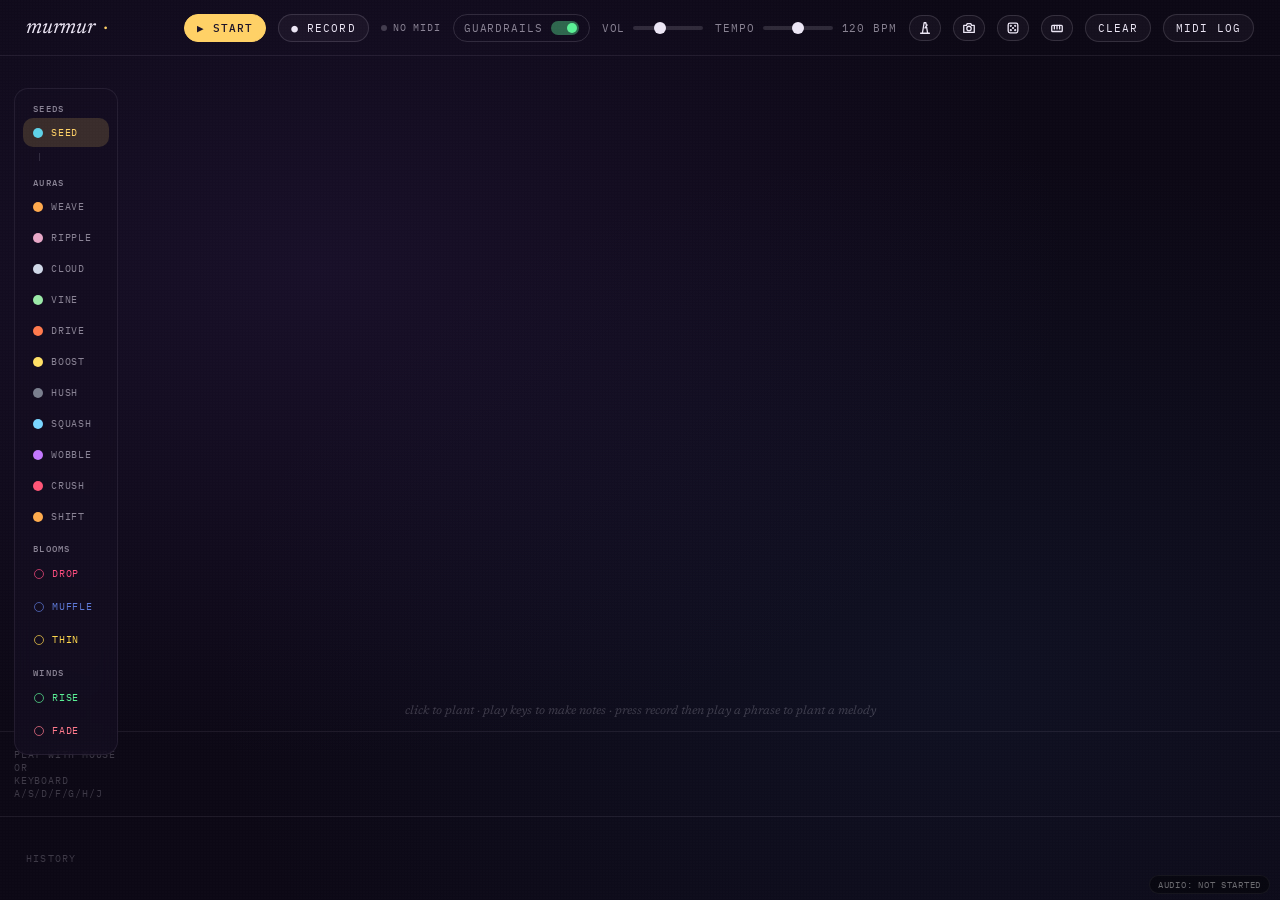
==== src/index.html @ f8e19371 "Record-as-variant + pattern splitter Recording while a voice seed is selected now appends the take a" ====
<!DOCTYPE html>
<html lang="en">
<head>
<meta charset="UTF-8">
<title>murmur — prototype (keyboard)</title>
<link rel="preconnect" href="https://fonts.googleapis.com">
<link rel="preconnect" href="https://fonts.gstatic.com" crossorigin>
<link href="https://fonts.googleapis.com/css2?family=Newsreader:ital,opsz,wght@0,6..72,300;0,6..72,400;1,6..72,300&family=IBM+Plex+Mono:wght@400&display=swap" rel="stylesheet">
<link rel="stylesheet" href="./styles.css">
</head>
<body>

<div class="app">

  <header class="top-bar">
    <div class="brand">murmur</div>
    <div class="controls">
      <button class="btn primary" id="play-btn">▶ start</button>
      <button class="btn" id="rec-btn">● record</button>
      <div class="midi-status" title="MIDI device status">
        <span class="midi-led" id="midi-led"></span>
        <span id="midi-label">no midi</span>
      </div>
      <div class="guard-toggle" id="guard-toggle" title="Guardrails: keep notes in key, on grid">
        <span>guardrails</span>
        <span class="guard-pill on" id="guard-pill"></span>
      </div>
      <div class="vol-wrap"><span>vol</span><span class="soft-wrap"><input type="range" class="std" id="vol" min="0" max="100" value="35"><span class="soft-marker" id="vol-soft-marker"></span></span></div>
      <div class="vol-wrap"><span>tempo</span><span class="soft-wrap"><input type="range" class="std" id="tempo-slider" min="60" max="180" step="1" value="120"><span class="soft-marker" id="tempo-soft-marker"></span></span><span id="tempo-val">120 bpm</span></div>
      <button class="btn icon-btn" id="metro-btn" title="Click track (metronome) — toggles a click on every beat while playing" aria-label="metronome">
        <svg viewBox="0 0 16 16" width="14" height="14" fill="none" stroke="currentColor" stroke-width="1.5" stroke-linecap="round" stroke-linejoin="round" aria-hidden="true"><path d="M5 14 L7 2 L9 2 L11 14 Z M3 14 L13 14 M8 8 L10.5 4.5"/></svg>
      </button>
      <button class="btn icon-btn" id="snap-btn" title="Take a snapshot of the canvas" aria-label="snapshot">
        <svg viewBox="0 0 16 16" width="14" height="14" fill="none" stroke="currentColor" stroke-width="1.5" stroke-linecap="round" stroke-linejoin="round" aria-hidden="true"><path d="M2 5 L5 5 L6 3 L10 3 L11 5 L14 5 L14 13 L2 13 Z M8 6 a2.5 2.5 0 1 0 0 5 a2.5 2.5 0 1 0 0 -5"/></svg>
      </button>
      <button class="btn icon-btn" id="demo-btn" title="Roll a new demo composition (techno / dnb / dub)" aria-label="demo">
        <svg viewBox="0 0 16 16" width="14" height="14" fill="none" stroke="currentColor" stroke-width="1.5" stroke-linecap="round" stroke-linejoin="round" aria-hidden="true"><rect x="2.5" y="2.5" width="11" height="11" rx="2"/><circle cx="5.5" cy="5.5" r="0.5" fill="currentColor"/><circle cx="10.5" cy="5.5" r="0.5" fill="currentColor"/><circle cx="8" cy="8" r="0.5" fill="currentColor"/><circle cx="5.5" cy="10.5" r="0.5" fill="currentColor"/><circle cx="10.5" cy="10.5" r="0.5" fill="currentColor"/></svg>
      </button>
      <button class="btn icon-btn" id="kbd-btn" title="Toggle the on-screen piano keyboard" aria-label="toggle keyboard">
        <svg viewBox="0 0 16 16" width="14" height="14" fill="none" stroke="currentColor" stroke-width="1.5" stroke-linecap="round" stroke-linejoin="round" aria-hidden="true"><rect x="2" y="5" width="12" height="7" rx="1"/><path d="M5 5 L5 9 M8 5 L8 9 M11 5 L11 9"/></svg>
      </button>
      <button class="btn" id="clear-btn" title="Clear canvas (a snapshot is taken first so you can revert)">clear</button>
      <button class="btn" id="midi-log-btn" title="Toggle the MIDI log panel (shift+click downloads JSON)">midi log</button>
    </div>
  </header>

  <button class="tool-palette-toggle" id="tool-palette-toggle" aria-label="Show tools">tools</button>

  <aside class="tool-palette" id="tool-palette">
    <div class="plant-group" id="plant-group">
      <div class="tool-heading">Seeds</div>
      <div class="plant-opt active" data-kind="voice"><span class="dot"></span>seed</div>
      <div class="palette" id="palette"></div>
      <div class="tool-heading">Auras</div>
      <div class="plant-opt" data-kind="weave"><span class="dot"></span>weave</div>
      <div class="plant-opt" data-kind="ripple"><span class="dot"></span>ripple</div>
      <div class="plant-opt" data-kind="cloud"><span class="dot"></span>cloud</div>
      <div class="plant-opt" data-kind="poly"><span class="dot"></span>vine</div>
      <div class="plant-opt" data-kind="drive"><span class="dot"></span>drive</div>
      <div class="plant-opt" data-kind="gain"><span class="dot"></span>boost</div>
      <div class="plant-opt" data-kind="mute"><span class="dot"></span>hush</div>
      <div class="plant-opt" data-kind="squash"><span class="dot"></span>squash</div>
      <div class="plant-opt" data-kind="wobble"><span class="dot"></span>wobble</div>
      <div class="plant-opt" data-kind="crush"><span class="dot"></span>crush</div>
      <div class="plant-opt" data-kind="shift"><span class="dot"></span>shift</div>
      <div class="tool-heading">Blooms</div>
      <div class="plant-opt event-opt" data-kind="drop"><span class="dot"></span>drop</div>
      <div class="plant-opt event-opt" data-kind="muffle"><span class="dot"></span>muffle</div>
      <div class="plant-opt event-opt" data-kind="thin"><span class="dot"></span>thin</div>
      <div class="tool-heading">Winds</div>
      <div class="plant-opt event-opt" data-kind="rise"><span class="dot"></span>rise</div>
      <div class="plant-opt event-opt" data-kind="fade"><span class="dot"></span>fade</div>
    </div>
  </aside>

  <div class="canvas-wrap" id="canvas-wrap">
    <svg class="canvas" id="canvas" viewBox="0 0 1400 800" preserveAspectRatio="xMidYMid meet">
      <defs>
        <filter id="halo-blur" x="-100%" y="-100%" width="300%" height="300%">
          <feGaussianBlur stdDeviation="18"/>
        </filter>
        <filter id="halo-blur-small" x="-100%" y="-100%" width="300%" height="300%">
          <feGaussianBlur stdDeviation="10"/>
        </filter>
        <radialGradient id="sphere-weave-grad">
          <stop offset="0%"  stop-color="#ffa94d" stop-opacity="0.20"/>
          <stop offset="70%" stop-color="#ffa94d" stop-opacity="0.08"/>
          <stop offset="100%" stop-color="#ffa94d" stop-opacity="0"/>
        </radialGradient>
        <radialGradient id="sphere-ripple-grad">
          <stop offset="0%"  stop-color="#e8a8c8" stop-opacity="0.20"/>
          <stop offset="70%" stop-color="#e8a8c8" stop-opacity="0.08"/>
          <stop offset="100%" stop-color="#e8a8c8" stop-opacity="0"/>
        </radialGradient>
        <radialGradient id="sphere-cloud-grad">
          <stop offset="0%"  stop-color="#d0d8e8" stop-opacity="0.18"/>
          <stop offset="70%" stop-color="#d0d8e8" stop-opacity="0.07"/>
          <stop offset="100%" stop-color="#d0d8e8" stop-opacity="0"/>
        </radialGradient>
        <radialGradient id="sphere-poly-grad">
          <stop offset="0%"  stop-color="#9be9a8" stop-opacity="0.20"/>
          <stop offset="70%" stop-color="#9be9a8" stop-opacity="0.08"/>
          <stop offset="100%" stop-color="#9be9a8" stop-opacity="0"/>
        </radialGradient>
        <radialGradient id="sphere-drive-grad">
          <stop offset="0%"  stop-color="#ff7a4d" stop-opacity="0.22"/>
          <stop offset="70%" stop-color="#ff7a4d" stop-opacity="0.09"/>
          <stop offset="100%" stop-color="#ff7a4d" stop-opacity="0"/>
        </radialGradient>
        <radialGradient id="sphere-gain-grad">
          <stop offset="0%"  stop-color="#ffe066" stop-opacity="0.20"/>
          <stop offset="70%" stop-color="#ffe066" stop-opacity="0.08"/>
          <stop offset="100%" stop-color="#ffe066" stop-opacity="0"/>
        </radialGradient>
        <radialGradient id="sphere-mute-grad">
          <stop offset="0%"  stop-color="#7a7f8e" stop-opacity="0.30"/>
          <stop offset="70%" stop-color="#7a7f8e" stop-opacity="0.12"/>
          <stop offset="100%" stop-color="#7a7f8e" stop-opacity="0"/>
        </radialGradient>
      </defs>
      <g id="spheres-layer"></g>
      <g id="tethers-layer"></g>
      <g id="events-layer"></g>
      <g id="seeds-layer"></g>
      <g id="tap-markers"></g>
    </svg>
    <div class="hint" id="hint">click to plant · play keys to make notes · press record then play a phrase to plant a melody</div>
  </div>

  <aside class="inspector" id="inspector">
    <button class="insp-close" id="insp-close">×</button>
    <div class="insp-title" id="insp-title">seed</div>
    <div class="insp-sub" id="insp-sub">voice</div>

    <div class="captured-info" id="captured-info" style="display: none;"></div>

    <div class="picker-row" id="preset-row">
      <label>preset</label>
      <div class="picker" id="preset-picker"></div>
    </div>
    <button class="regen-btn" id="regen-btn">🎲 regenerate sound</button>

    <div id="template-edit" style="display: none;"></div>

    <div class="pitch-row" id="pitch-row">
      <label>pitch</label>
      <input type="range" class="std" id="pitch-slider" min="24" max="96" step="1" value="55">
      <span class="pitch-val" id="pitch-val">A3</span>
    </div>

    <div class="picker-row" id="rhythm-row">
      <label>rhythm</label>
      <div class="picker" id="rhythm-picker"></div>
    </div>

    <div class="picker-row" id="length-row">
      <label>length</label>
      <div class="picker" id="length-picker"></div>
    </div>

    <div class="pitch-row" id="volume-row">
      <label>volume</label>
      <input type="range" class="std" id="seed-vol-slider" min="0" max="100" step="1" value="35">
      <span class="pitch-val" id="seed-vol-val">35%</span>
    </div>

    <div class="pitch-row" id="wanderlust-row">
      <label>wander</label>
      <input type="range" class="std" id="wanderlust-slider" min="0" max="100" step="1" value="0">
      <span class="pitch-val" id="wanderlust-val">0%</span>
    </div>

    <div class="toggle-row" id="quantize-row">
      <div class="toggle" id="quantize-toggle"></div>
      <span>quantize to grid</span>
    </div>

    <div class="toggle-row" id="mute-row">
      <div class="toggle" id="mute-toggle"></div>
      <span>muted</span>
    </div>

    <div class="toggle-row" id="loop-row">
      <div class="toggle" id="loop-toggle"></div>
      <span>loop pattern</span>
    </div>

    <div class="section" id="harmonic-section">
      <div class="section-label"><span>harmonics</span><span>drag bars</span></div>
      <div class="harmonic-editor" id="harmonic-editor"></div>
      <div class="h-numbers" id="h-numbers"></div>
    </div>

    <div class="section" id="pattern-section">
      <div class="section-label"><span>melody</span><span>drag dots</span></div>
      <svg class="pattern-editor" id="pattern-editor" viewBox="0 0 276 100" preserveAspectRatio="none"></svg>
      <div class="section-label"><span>volume curve</span><span>drag bars</span></div>
      <svg class="velocity-editor" id="velocity-editor" viewBox="0 0 276 60" preserveAspectRatio="none"></svg>
      <div class="pattern-meta">
        <span id="pattern-len-info">4 steps</span>
        <span id="pattern-loop-info">5.0s loop</span>
      </div>
      <div class="variation-row" id="variation-row">
        <span id="variation-info">var 1/1</span>
        <button class="regen-btn" id="variation-add-btn" style="margin: 4px 0;">+ save as variation</button>
        <button class="regen-btn" id="variation-remove-btn" style="margin: 0; display: none;">remove this variation</button>
        <div class="picker-row" id="variation-split-row" style="margin-top: 4px;">
          <label>split</label>
          <div class="picker" id="variation-split-picker"></div>
        </div>
      </div>
    </div>

    <div class="picker-row" id="sphere-row" style="display: none;">
      <label>reach</label>
      <div class="picker" id="sphere-picker"></div>
    </div>

    <div class="picker-row" id="falloff-row" style="display: none;">
      <label>falloff</label>
      <div class="picker" id="falloff-picker"></div>
    </div>

    <div class="pitch-row" id="edge-intensity-row" style="display: none;">
      <label>edge</label>
      <input type="range" class="std" id="edge-intensity-slider" min="0" max="100" step="1" value="0">
      <span class="pitch-val" id="edge-intensity-val">0%</span>
    </div>

    <div class="pitch-row" id="center-intensity-row" style="display: none;">
      <label>centre</label>
      <input type="range" class="std" id="center-intensity-slider" min="0" max="100" step="1" value="100">
      <span class="pitch-val" id="center-intensity-val">100%</span>
    </div>

    <button class="btn delete-btn" id="delete-btn">remove this seed</button>
  </aside>

  <div class="piano-bar">
    <div class="piano-info">
      <div id="piano-label">play with mouse or<br>keyboard a/s/d/f/g/h/j</div>
    </div>
    <div class="piano" id="piano"></div>
  </div>

  <footer class="timeline">
    <div class="tl-label">history</div>
    <div class="tl-strip" id="tl-strip"></div>
  </footer>

</div>

<div class="audio-status" id="audio-status">audio: not started</div>

<script src="./app.js"></script>

</body>
</html>
---- src/styles.css ----
:root {
  --bg: #0c0815;
  --ink: #ece6f5;
  --ink-soft: rgba(236, 230, 245, 0.55);
  --ink-faint: rgba(236, 230, 245, 0.22);
  --accent: #ffd166;
  --accent-red: #ff6b6b;
  --line: rgba(236, 230, 245, 0.08);
  --line-strong: rgba(236, 230, 245, 0.14);
}

/* ===== AUDIO STATUS (bottom-right corner, out of the way) ===== */
.audio-status {
  position: fixed;
  bottom: 6px; right: 10px;
  font-family: 'IBM Plex Mono', monospace;
  font-size: 9px;
  color: rgba(255,255,255,0.40);
  pointer-events: none;
  z-index: 200;
  text-transform: uppercase;
  letter-spacing: 0.08em;
  padding: 3px 8px;
  background: rgba(0,0,0,0.40);
  border-radius: 100px;
  border: 1px solid rgba(255,255,255,0.06);
  white-space: nowrap;
  max-width: 50vw;
  overflow: hidden;
  text-overflow: ellipsis;
}
.audio-status.error {
  color: #ffb8b8;
  background: rgba(120, 20, 20, 0.7);
  border-color: rgba(255, 100, 100, 0.4);
}
.audio-status.ok { color: rgba(150, 240, 180, 0.70); }

/* ===== PALETTE (timbre roles) — flyout under the "voice" tool ===== */
/* Hidden by default; revealed only when "voice" is the active plant
   mode. Sits inside the vertical tool palette between voice and the
   other tools. */
.palette {
  display: none;
  flex-direction: column;
  gap: 2px;
  margin: 4px 4px 4px 16px;
  padding: 4px 0;
  border-left: 1px solid var(--line-strong);
  padding-left: 8px;
}
.plant-group:has(.plant-opt[data-kind="voice"].active) .palette { display: flex; }
.palette-label {
  font-family: 'IBM Plex Mono', monospace;
  font-size: 8px;
  color: var(--ink-faint);
  text-transform: uppercase;
  letter-spacing: 0.10em;
  padding: 0 2px 2px;
}
.palette-item {
  display: flex; align-items: center; gap: 6px;
  padding: 3px 6px;
  border-radius: 8px;
  cursor: pointer;
  font-family: 'IBM Plex Mono', monospace;
  font-size: 9px;
  color: var(--ink-soft);
  text-transform: uppercase;
  letter-spacing: 0.06em;
}
.palette-item:hover { color: var(--ink); }
.palette-item.active {
  background: rgba(255, 209, 102, 0.12);
  color: var(--accent);
}
.palette-item .pal-dot {
  width: 8px; height: 8px; border-radius: 50%; flex-shrink: 0;
}

/* Cloud modifier visuals */
.cloud-pulse {
  transform-origin: center; transform-box: fill-box;
  animation: cloud-breathe 4500ms ease-in-out infinite;
}
@keyframes cloud-breathe {
  0%, 100% { transform: scale(1); }
  50%      { transform: scale(1.06); }
}
.tether-cloud {
  fill: none; stroke-linecap: round;
  stroke-width: 2; stroke-dasharray: 1.5 4;
  opacity: 0.65;
  animation: tether-cloud-shimmer 2500ms linear infinite;
  pointer-events: none;
}
@keyframes tether-cloud-shimmer { from { stroke-dashoffset: 22; } to { stroke-dashoffset: 0; } }

.plant-opt[data-kind="cloud"] .dot { background: #d0d8e8; }
.plant-opt[data-kind="poly"] .dot { background: #9be9a8; }
.plant-opt[data-kind="drive"] .dot { background: #ff7a4d; }
.plant-opt[data-kind="gain"] .dot { background: #ffe066; }
.plant-opt[data-kind="mute"] .dot { background: #7a7f8e; }
.plant-opt[data-kind="squash"] .dot { background: #7ad6ff; }
.plant-opt[data-kind="wobble"] .dot { background: #c478ff; }
.plant-opt[data-kind="crush"]  .dot { background: #ff5577; }
.plant-opt[data-kind="shift"]  .dot { background: #ffac4d; }

/* Event-trigger plant opts are visually distinct from persistent ones —
   a hollow burst icon rather than a filled dot to signal "one-shot event". */
.plant-opt.event-opt { border: 1px dashed transparent; }
.plant-opt.event-opt .dot {
  width: 10px; height: 10px;
  border-radius: 50%;
  background: transparent !important;
  position: relative;
}
.plant-opt.event-opt .dot::after {
  content: '';
  position: absolute;
  inset: 0;
  border-radius: 50%;
  border: 1.5px solid currentColor;
  opacity: 0.7;
}
.plant-opt[data-kind="drop"]   { color: #ff4d80; }
.plant-opt[data-kind="muffle"] { color: #5e7ad8; }
.plant-opt[data-kind="thin"]   { color: #ffd84d; }
.plant-opt[data-kind="rise"]   { color: #5af095; }
.plant-opt[data-kind="fade"]   { color: #ff7a8c; }
.plant-opt.event-opt.active {
  background: rgba(255, 209, 102, 0.16);
  color: var(--accent) !important;
  border-color: rgba(255, 209, 102, 0.30);
}
.plant-opt.event-opt.active .dot::after { border-color: var(--accent); }

/* Muted seeds visibly dim — applies whether muted by sweep or by inspector toggle */
.seed-wrap.muted { opacity: 0.28; }
/* Tool-palette divider — see .plant-divider override in the tool-palette
   section below for the vertical-strip layout. This rule retained as a
   fallback for any horizontal usage. */

.tether-poly {
  fill: none; stroke-linecap: round;
  stroke-width: 2.5; stroke-dasharray: 2 5 8 5;
  opacity: 0.80;
  animation: tether-poly-flow 1800ms linear infinite;
  pointer-events: none;
}
@keyframes tether-poly-flow { from { stroke-dashoffset: 40; } to { stroke-dashoffset: 0; } }

/* Poly modifier visual: internal "tick marks" suggesting divisions */
.poly-pulse {
  transform-origin: center; transform-box: fill-box;
  animation: poly-tick 1875ms ease-out infinite;
}
@keyframes poly-tick {
  0%   { transform: scale(1.18); }
  33%  { transform: scale(1.04); }
  66%  { transform: scale(1.10); }
  100% { transform: scale(1); }
}

/* Inspector regenerate button */
.regen-btn {
  margin-top: 6px;
  background: rgba(255, 209, 102, 0.08);
  color: var(--accent);
  border: 1px solid rgba(255, 209, 102, 0.30);
  width: 100%;
  padding: 8px;
  font-family: 'IBM Plex Mono', monospace;
  font-size: 10px;
  text-transform: uppercase;
  letter-spacing: 0.10em;
  border-radius: 100px;
  cursor: pointer;
}
.regen-btn:hover { background: rgba(255, 209, 102, 0.16); }

/* ===== RESPONSIVE / PORTRAIT ===== */
@media (max-width: 900px), (orientation: portrait) {
  .top-bar {
    flex-wrap: wrap;
    padding: 6px 10px !important;
    height: auto;
    min-height: 56px;
    gap: 6px !important;
    align-items: center;
  }
  .brand {
    font-size: 18px;
    flex: 0 0 auto;
  }
  .controls {
    flex-wrap: wrap;
    gap: 6px !important;
    font-size: 10px;
    justify-content: flex-start;
  }
  .btn {
    padding: 5px 10px;
    font-size: 10px;
  }
  .vol-wrap input[type="range"].std { width: 60px; }
  .guard-toggle { padding: 5px 8px; }
  /* On narrow viewports the tool palette becomes a slide-up bottom
     drawer that's hidden until the floating "tools" button is tapped.
     This avoids stealing canvas width on phones. */
  .tool-palette-toggle { display: block; }
  .tool-palette {
    position: fixed !important;
    left: 0; right: 0; bottom: 84px;
    top: auto !important;
    border-radius: 14px 14px 0 0;
    padding: 12px;
    transform: translateY(110%);
    transition: transform 0.22s ease-out;
    z-index: 60;
  }
  .tool-palette.open { transform: translateY(0); }
  .plant-group {
    flex-direction: row !important;
    flex-wrap: wrap;
    width: auto !important;
    gap: 4px;
    justify-content: center;
  }
  .plant-opt {
    padding: 6px 10px;
    font-size: 9px;
    min-width: 64px;
    justify-content: center;
  }
  .plant-divider { display: none; }
  .app {
    grid-template-rows: auto 1fr auto 56px !important;
  }
  .canvas-wrap { min-height: 240px; }
  .piano-bar {
    overflow-x: auto;
    overflow-y: hidden;
    -webkit-overflow-scrolling: touch;
    padding: 8px 10px;
    gap: 10px;
  }
  .piano-info {
    width: 90px;
    font-size: 9px;
    flex-shrink: 0;
  }
  .piano {
    min-width: 580px;     /* ensures playable key sizes (~38px per white) */
    flex: 0 0 580px;
    height: 56px;
  }
  .piano-key.white { height: 56px; }
  .piano-key.black { height: 36px; }
  .inspector {
    position: fixed !important;
    top: auto !important;
    bottom: 0; left: 0; right: 0;
    width: 100% !important;
    max-width: none;
    max-height: 70vh;
    border-radius: 16px 16px 0 0;
    border-bottom: none;
    transform: translateY(110%);
    transition: transform 0.22s ease-out;
    display: block !important;
    overflow-y: auto;
  }
  .inspector.open { transform: translateY(0); }
  .timeline { padding: 10px 14px; gap: 12px; }
  .tl-label { font-size: 9px; }
  .snap { width: 64px; height: 40px; }
}

@media (max-width: 480px) {
  .controls > .guard-toggle span:first-child { display: none; }  /* drop "guardrails" word */
  .midi-status span:not(.midi-led) {
    max-width: 60px;
    overflow: hidden;
    text-overflow: ellipsis;
  }
  .piano-info { width: 70px; font-size: 8px; }
}

* { box-sizing: border-box; margin: 0; padding: 0; }
html, body { height: 100%; }
body {
  background: var(--bg);
  color: var(--ink);
  font-family: 'Newsreader', serif;
  overflow: hidden;
  user-select: none;
  background-image:
    radial-gradient(ellipse at 25% 30%, rgba(80, 50, 130, 0.18), transparent 55%),
    radial-gradient(ellipse at 75% 75%, rgba(40, 80, 130, 0.12), transparent 55%);
}
body::before {
  content: ''; position: fixed; inset: 0;
  background-image: radial-gradient(circle at 1px 1px, rgba(255,255,255,0.012) 1px, transparent 0);
  background-size: 3px 3px;
  pointer-events: none; z-index: 100;
}
.app {
  display: grid;
  grid-template-rows: auto 1fr auto 84px;
  height: 100vh;
  position: relative; z-index: 2;
}
/* When the user hides the on-screen keyboard, collapse the row it
   occupied so the canvas above can grow to fill the space. Without
   this the row stays at 84px and we just have an empty band. */
.app:has(.piano-bar.hidden) {
  grid-template-rows: auto 1fr auto 0;
}

/* ===== TOP BAR ===== */
.top-bar {
  display: flex; justify-content: space-between; align-items: center;
  padding: 8px 26px;
  border-bottom: 1px solid var(--line);
  gap: 16px;
  flex-wrap: wrap;
  min-height: 56px;
}
.brand {
  font-family: 'Newsreader', serif;
  font-size: 22px; font-weight: 400; font-style: italic;
  letter-spacing: -0.01em;
  flex-shrink: 0;
}
.brand::after { content: '·'; margin-left: 8px; color: var(--accent); font-style: normal; }
.controls {
  display: flex; gap: 12px; align-items: center;
  font-family: 'IBM Plex Mono', monospace;
  font-size: 11px; color: var(--ink-soft);
  text-transform: uppercase; letter-spacing: 0.08em;
}
.btn {
  background: rgba(236,230,245,0.04);
  border: 1px solid var(--line-strong);
  color: var(--ink);
  padding: 6px 12px;
  border-radius: 100px;
  font-family: 'IBM Plex Mono', monospace;
  font-size: 11px;
  text-transform: uppercase; letter-spacing: 0.10em;
  cursor: pointer;
  white-space: nowrap;
}
.btn:hover { background: rgba(236,230,245,0.08); }
.btn.primary {
  background: var(--accent); color: #1a1228;
  border-color: var(--accent); font-weight: 500;
}
.btn.primary:hover { background: #ffe08a; }

/* Top-bar toggle buttons (metronome) — amber border + faint fill
   when on, neutral when off. */
.btn.on {
  background: rgba(255, 209, 102, 0.14);
  color: var(--accent, #ffd166);
  border-color: rgba(255, 209, 102, 0.45);
}

/* Icon-only top-bar buttons. Square hit area; SVG inherits via
   currentColor so it matches the theme rather than the colourful
   emoji it replaced. */
.btn.icon-btn {
  padding: 5px 8px;
  display: inline-flex;
  align-items: center;
  justify-content: center;
}
.btn.icon-btn svg { display: block; }

/* Piano bar can be hidden via .hidden — toggled by the kbd-btn in
   the top bar. Reclaims the vertical space when hidden. */
.piano-bar.hidden { display: none; }
.btn.recording {
  background: var(--accent-red); color: #fff;
  border-color: var(--accent-red); font-weight: 500;
  animation: rec-pulse 800ms ease-in-out infinite;
}
.btn.danger {
  background: rgba(255, 107, 107, 0.18); color: #ffb3b3;
  border-color: rgba(255, 107, 107, 0.55);
}
.btn.danger:hover { background: rgba(255, 107, 107, 0.28); }
@keyframes rec-pulse {
  0%, 100% { box-shadow: 0 0 0 0 rgba(255, 107, 107, 0.6); }
  50%      { box-shadow: 0 0 0 6px rgba(255, 107, 107, 0); }
}

/* ===== TOOL PALETTE (left edge of canvas) ===== */
.tool-palette {
  position: absolute;
  top: 88px;
  left: 14px;
  z-index: 40;
  background: rgba(20, 14, 32, 0.78);
  backdrop-filter: blur(10px);
  border: 1px solid var(--line);
  border-radius: 14px;
  padding: 8px;
}
.plant-group {
  display: flex;
  flex-direction: column;
  gap: 2px;
  width: 86px;
}
.tool-heading {
  font-family: 'IBM Plex Mono', monospace;
  font-size: 9px;
  color: var(--ink-soft);
  text-transform: uppercase;
  letter-spacing: 0.14em;
  padding: 6px 10px 2px;
  margin-top: 4px;
  font-weight: 500;
}
.tool-heading:first-child { margin-top: 0; }
.plant-opt {
  font-family: 'IBM Plex Mono', monospace;
  font-size: 10px; text-transform: uppercase; letter-spacing: 0.08em;
  padding: 8px 10px;
  border-radius: 10px;
  cursor: pointer;
  color: var(--ink-soft);
  display: flex; align-items: center; gap: 8px;
  white-space: nowrap;
}
.plant-opt:hover { background: rgba(236,230,245,0.05); }
.plant-opt.active {
  background: rgba(255, 209, 102, 0.16);
  color: var(--accent);
}
.plant-opt .dot { width: 10px; height: 10px; border-radius: 50%; display: inline-block; flex-shrink: 0; }
.plant-opt[data-kind="voice"] .dot { background: #5fd2e8; }
.plant-opt[data-kind="weave"] .dot { background: #ffa94d; }
.plant-opt[data-kind="ripple"] .dot { background: #e8a8c8; }
.plant-divider {
  height: 1px;
  background: var(--line);
  margin: 4px 6px;
}
/* Tools toggle is only visible on narrow viewports */
.tool-palette-toggle {
  display: none;
  position: absolute;
  top: 72px; left: 14px;
  z-index: 41;
  background: rgba(20, 14, 32, 0.85);
  border: 1px solid var(--line-strong);
  border-radius: 100px;
  color: var(--ink);
  font-family: 'IBM Plex Mono', monospace;
  font-size: 10px;
  text-transform: uppercase; letter-spacing: 0.10em;
  padding: 6px 14px;
  cursor: pointer;
}

.vol-wrap { display: flex; gap: 8px; align-items: center; }

/* Reserve enough width for "200 bpm" so the top bar doesn't reflow
   when the tempo crosses from 2 to 3 digits (~99 → ~100). Monospace
   font already keeps digits a constant width; we just need the
   container to hold the longest expected string. Right-aligned so
   the units stay flush with whatever follows. */
#tempo-val {
  display: inline-block;
  min-width: 56px;
  text-align: right;
  font-variant-numeric: tabular-nums;
}

/* Soft-takeover marker on the vol / tempo sliders. The wrap holds
   the native range input + an absolutely-positioned marker line
   showing where the MiniLab's physical fader currently sits when
   it's out of sync with the on-screen slider. When the physical
   fader catches the on-screen value (engages), the marker fades.
   Until then, hardware fader moves don't affect the value — the
   user sees the marker move and has to drag the physical fader
   THROUGH the on-screen position to grab it. */
.soft-wrap {
  position: relative;
  display: inline-block;
  width: 70px;
  height: 16px;
  vertical-align: middle;
}
.soft-wrap input[type="range"].std {
  width: 100%;
  position: absolute;
  inset: 0;
}
.soft-marker {
  position: absolute;
  top: 1px;
  bottom: 1px;
  width: 2px;
  background: var(--accent);
  opacity: 0;
  pointer-events: none;
  transition: opacity 0.15s, left 0.05s;
  border-radius: 1px;
}
.soft-marker.show { opacity: 0.75; }
input[type="range"].std {
  -webkit-appearance: none;
  background: transparent;
  width: 70px;
}
input[type="range"]::-webkit-slider-runnable-track { height: 4px; background: var(--line-strong); border-radius: 2px; }
input[type="range"]::-webkit-slider-thumb {
  -webkit-appearance: none;
  width: 12px; height: 12px; border-radius: 50%;
  background: var(--ink); margin-top: -4px; cursor: pointer;
}
input[type="range"]::-moz-range-track { height: 4px; background: var(--line-strong); border-radius: 2px; }
input[type="range"]::-moz-range-thumb { width: 12px; height: 12px; border-radius: 50%; background: var(--ink); border: none; cursor: pointer; }

/* MIDI indicator */
.midi-status {
  display: flex; align-items: center; gap: 6px;
  font-size: 10px;
}
.midi-led {
  width: 6px; height: 6px; border-radius: 50%;
  background: var(--ink-faint);
}
.midi-led.connected { background: #5af095; box-shadow: 0 0 6px #5af095; }
.midi-led.activity {
  background: var(--accent); box-shadow: 0 0 8px var(--accent);
  animation: midi-flash 100ms ease-out;
}
@keyframes midi-flash {
  0%   { transform: scale(1.8); }
  100% { transform: scale(1); }
}

/* Guardrails toggle */
.guard-toggle {
  display: flex; align-items: center; gap: 8px;
  cursor: pointer;
  padding: 6px 10px;
  border: 1px solid var(--line-strong);
  border-radius: 100px;
}
.guard-toggle:hover { background: rgba(236,230,245,0.04); }
.guard-pill {
  width: 28px; height: 14px;
  background: var(--line-strong);
  border-radius: 100px;
  position: relative;
  transition: background 0.15s;
}
.guard-pill::after {
  content: '';
  position: absolute;
  top: 2px; left: 2px;
  width: 10px; height: 10px;
  background: var(--ink);
  border-radius: 50%;
  transition: left 0.15s;
}
.guard-pill.on { background: rgba(90, 240, 149, 0.4); }
.guard-pill.on::after { left: 16px; background: #5af095; }

/* ===== CANVAS ===== */
.canvas-wrap { position: relative; overflow: hidden; }
svg.canvas { width: 100%; height: 100%; display: block; cursor: crosshair; }
.hint {
  position: absolute;
  bottom: 14px; left: 50%; transform: translateX(-50%);
  font-size: 12px; color: var(--ink-faint); font-style: italic;
  pointer-events: none; text-align: center;
}
.planting-indicator {
  position: absolute;
  font-size: 11px; color: var(--accent);
  font-family: 'IBM Plex Mono', monospace;
  pointer-events: none;
  transform: translate(-50%, -50%);
  background: rgba(20, 14, 32, 0.85);
  padding: 4px 10px;
  border-radius: 100px;
  border: 1px solid rgba(255, 209, 102, 0.3);
}
.recording-overlay {
  position: absolute;
  top: 24px; left: 50%; transform: translateX(-50%);
  pointer-events: none;
  z-index: 30;
  display: flex; align-items: center; gap: 10px;
  background: rgba(20, 10, 16, 0.85);
  padding: 8px 16px;
  border: 1px solid rgba(255, 107, 107, 0.4);
  border-radius: 100px;
  font-family: 'IBM Plex Mono', monospace;
  font-size: 11px;
  color: #ffaaaa;
  text-transform: uppercase; letter-spacing: 0.12em;
}
.recording-overlay .rec-dot {
  width: 8px; height: 8px; border-radius: 50%;
  background: var(--accent-red);
  animation: rec-pulse-dot 600ms ease-in-out infinite;
}
@keyframes rec-pulse-dot {
  0%, 100% { opacity: 1; transform: scale(1); }
  50%      { opacity: 0.4; transform: scale(0.7); }
}
.tap-marker { pointer-events: none; opacity: 0.6; }

/* Regenerate pulse — fires for ~600ms when the user clicks the
   inspector's regenerate button so the visual confirms the change
   alongside the audible one-shot we trigger at the same time. */
.regen-pulse .seed-core { animation: regen-pulse 600ms ease-out; }
@keyframes regen-pulse {
  0%   { filter: brightness(1.0) drop-shadow(0 0 0 currentColor); }
  30%  { filter: brightness(1.8) drop-shadow(0 0 20px var(--accent)); }
  100% { filter: brightness(1.0) drop-shadow(0 0 0 currentColor); }
}

/* Floating note indicator (when a note plays from the keyboard) */
.float-note {
  position: absolute;
  font-family: 'Newsreader', serif;
  font-style: italic;
  font-size: 18px;
  color: var(--accent);
  pointer-events: none;
  animation: float-up 1200ms ease-out forwards;
}
@keyframes float-up {
  0%   { opacity: 0; transform: translate(-50%, 0) scale(0.8); }
  20%  { opacity: 1; transform: translate(-50%, -8px) scale(1); }
  100% { opacity: 0; transform: translate(-50%, -50px) scale(1); }
}

/* ===== INSPECTOR ===== */
.inspector {
  position: absolute;
  top: 80px; right: 24px;
  width: 320px;
  background: rgba(20, 14, 32, 0.94);
  backdrop-filter: blur(14px);
  border: 1px solid var(--line);
  border-radius: 16px;
  padding: 22px;
  z-index: 50;
  display: none;
  max-height: calc(100vh - 320px);
  overflow-y: auto;
}
.inspector.open { display: block; }
.insp-close {
  position: absolute; top: 14px; right: 14px;
  background: none; border: none; color: var(--ink-soft);
  font-size: 18px; cursor: pointer;
  width: 24px; height: 24px;
  display: flex; align-items: center; justify-content: center;
  border-radius: 50%;
}
.insp-close:hover { background: rgba(236,230,245,0.08); color: var(--ink); }
.insp-title {
  font-family: 'Newsreader', serif;
  font-size: 22px; font-style: italic; font-weight: 400;
  margin-bottom: 4px;
}
.insp-sub {
  font-family: 'IBM Plex Mono', monospace;
  font-size: 10px; letter-spacing: 0.12em;
  color: var(--ink-faint);
  text-transform: uppercase;
  margin-bottom: 18px;
}
.picker-row { margin-bottom: 14px; }
.picker-row label {
  font-family: 'IBM Plex Mono', monospace;
  font-size: 10px; letter-spacing: 0.08em;
  color: var(--ink-soft);
  text-transform: uppercase;
  display: block;
  margin-bottom: 6px;
}
.picker {
  display: flex;
  border: 1px solid var(--line-strong);
  border-radius: 8px;
  overflow: hidden;
}
.picker-opt {
  flex: 1;
  padding: 6px 0;
  text-align: center;
  font-family: 'IBM Plex Mono', monospace;
  font-size: 10px;
  color: var(--ink-soft);
  cursor: pointer;
  background: transparent;
  border-right: 1px solid var(--line);
}
.picker-opt:last-child { border-right: none; }
.picker-opt:hover { background: rgba(236, 230, 245, 0.04); color: var(--ink); }
.picker-opt.active {
  background: rgba(255, 209, 102, 0.16);
  color: var(--accent);
}
.pitch-row { display: flex; align-items: center; gap: 12px; margin-bottom: 14px; }
.pitch-row label {
  font-family: 'IBM Plex Mono', monospace;
  font-size: 10px; letter-spacing: 0.08em;
  color: var(--ink-soft);
  text-transform: uppercase;
  width: 50px;
}
.pitch-row input[type="range"] { flex: 1; }
.pitch-row .pitch-val {
  font-family: 'IBM Plex Mono', monospace;
  font-size: 11px; color: var(--ink);
  width: 60px; text-align: right;
}
.toggle-row {
  display: flex; align-items: center; gap: 12px;
  margin-bottom: 14px;
  font-family: 'IBM Plex Mono', monospace;
  font-size: 10px;
  color: var(--ink-soft);
  text-transform: uppercase; letter-spacing: 0.08em;
}
.toggle {
  width: 36px; height: 20px;
  background: var(--line-strong);
  border-radius: 100px;
  position: relative;
  cursor: pointer;
  flex-shrink: 0;
  transition: background 0.15s;
}
.toggle::after {
  content: '';
  position: absolute;
  top: 2px; left: 2px;
  width: 16px; height: 16px;
  background: var(--ink);
  border-radius: 50%;
  transition: left 0.15s;
}
.toggle.on { background: rgba(255, 209, 102, 0.5); }
.toggle.on::after { left: 18px; background: var(--accent); }
.section { margin-top: 18px; padding-top: 18px; border-top: 1px solid var(--line); }
.section-label {
  font-family: 'IBM Plex Mono', monospace;
  font-size: 10px; letter-spacing: 0.12em;
  color: var(--ink-faint);
  text-transform: uppercase;
  margin-bottom: 12px;
  display: flex; justify-content: space-between; align-items: center;
}
.harmonic-editor {
  display: flex; gap: 4px; align-items: flex-end;
  height: 80px;
  margin-bottom: 6px;
}
.h-bar {
  flex: 1;
  background: var(--line-strong);
  border-radius: 2px 2px 0 0;
  cursor: ns-resize;
  position: relative;
  min-height: 2px;
}
.h-bar:hover { background: rgba(236,230,245,0.20); }
.h-numbers { display: flex; gap: 4px; }
.h-num { flex: 1; text-align: center; font-family: 'IBM Plex Mono', monospace; font-size: 8px; color: var(--ink-faint); }
.pattern-editor {
  width: 100%; height: 100px; display: block;
  background: rgba(0,0,0,0.15); border-radius: 8px;
}
.velocity-editor {
  width: 100%; height: 60px; display: block;
  background: rgba(0,0,0,0.15); border-radius: 8px;
  margin-bottom: 6px;
}
.velocity-editor .section-label {
  margin-top: 12px;
}
.vel-bar:hover, .vel-ghost:hover { fill-opacity: 1; }
.pattern-meta {
  display: flex; justify-content: space-between;
  font-family: 'IBM Plex Mono', monospace;
  font-size: 9px; color: var(--ink-faint);
  margin-top: 6px;
}
.captured-info {
  font-family: 'Newsreader', serif;
  font-style: italic;
  font-size: 13px;
  color: var(--ink-soft);
  margin-top: 8px;
  padding: 8px 12px;
  background: rgba(255, 209, 102, 0.06);
  border-left: 2px solid var(--accent);
  border-radius: 0 6px 6px 0;
}
.delete-btn {
  margin-top: 18px;
  background: rgba(232, 90, 111, 0.10);
  color: #e85a6f;
  border: 1px solid rgba(232, 90, 111, 0.25);
  width: 100%;
  padding: 8px;
}
.delete-btn:hover { background: rgba(232, 90, 111, 0.18); }

/* ===== ON-SCREEN PIANO ===== */
.piano-bar {
  border-top: 1px solid var(--line);
  padding: 10px 14px;
  display: flex; gap: 14px; align-items: center;
}
.piano-info {
  font-family: 'IBM Plex Mono', monospace;
  font-size: 10px; color: var(--ink-faint);
  text-transform: uppercase; letter-spacing: 0.08em;
  width: 110px;
  flex-shrink: 0;
}
.piano {
  flex: 1;
  position: relative;
  height: 64px;
}
.piano-key {
  position: absolute;
  top: 0;
  border: 1px solid #000;
  border-radius: 0 0 4px 4px;
  cursor: pointer;
  display: flex;
  align-items: flex-end;
  justify-content: center;
  font-family: 'IBM Plex Mono', monospace;
  font-size: 9px;
  padding-bottom: 4px;
  color: #888;
  transition: background-color 0.08s;
}
.piano-key.white {
  background: #f8f3eb; color: #444;
  height: 64px;
  z-index: 1;
}
.piano-key.black {
  background: #2a1c2a;
  color: #888;
  height: 40px;
  z-index: 2;
}
.piano-key.active.white { background: var(--accent); }
.piano-key.active.black { background: #c8a040; }
.piano-key.in-scale.white { background: #e8d8e8; }

/* ===== TIMELINE ===== */
.timeline {
  border-top: 1px solid var(--line);
  padding: 14px 26px;
  display: flex; align-items: center; gap: 18px;
  overflow: hidden;
}
.tl-label {
  font-family: 'IBM Plex Mono', monospace;
  font-size: 10px; letter-spacing: 0.12em;
  color: var(--ink-faint);
  text-transform: uppercase; flex-shrink: 0;
}
.tl-strip {
  display: flex; gap: 8px;
  overflow-x: auto;
  flex: 1;
  scrollbar-width: thin;
  scrollbar-color: var(--line-strong) transparent;
}
.tl-strip::-webkit-scrollbar { height: 4px; }
.tl-strip::-webkit-scrollbar-thumb { background: var(--line-strong); border-radius: 2px; }
.snap {
  flex-shrink: 0;
  width: 84px; height: 52px;
  border-radius: 6px;
  background: rgba(236,230,245,0.04);
  border: 1px solid var(--line);
  cursor: pointer; position: relative; overflow: hidden;
}
.snap:hover { border-color: var(--line-strong); }
.snap.current { border-color: var(--accent); }
.snap svg { width: 100%; height: 100%; display: block; }
.snap-label {
  position: absolute; bottom: 2px; left: 4px; right: 4px;
  font-family: 'IBM Plex Mono', monospace;
  font-size: 8px;
  color: rgba(236, 230, 245, 0.6);
  pointer-events: none;
  white-space: nowrap; overflow: hidden; text-overflow: ellipsis;
}

/* ===== SEEDS ===== */
.seed-wrap { cursor: pointer; }
.seed-core, .seed-halo {
  transform-origin: center;
  transform-box: fill-box;
  transition: transform 0.06s ease-out;
}
.seed-selected .seed-core { filter: brightness(1.15); }
.seed-label {
  font-family: 'Newsreader', serif;
  font-style: italic;
  font-size: 12px; font-weight: 300;
  fill: rgba(236, 230, 245, 0.55);
  text-anchor: middle;
  pointer-events: none;
}
.seed-selected .seed-label { fill: #fff8c8; font-size: 14px; }
.sphere {
  pointer-events: none;
  stroke: rgba(255, 255, 255, 0.14);
  stroke-width: 1;
  stroke-dasharray: 2 6;
}
.tether-weave {
  fill: none; stroke-linecap: round;
  stroke-width: 2.5; stroke-dasharray: 5 6;
  opacity: 0.85;
  animation: tether-weave-flow 1250ms linear infinite, tether-weave-throb 625ms ease-out infinite;
  pointer-events: none;
}
@keyframes tether-weave-flow { from { stroke-dashoffset: 44; } to { stroke-dashoffset: 0; } }
@keyframes tether-weave-throb { 0% { stroke-width: 3.5; opacity: 1; } 25%, 100% { stroke-width: 2.2; opacity: 0.7; } }
.tether-ripple {
  fill: none; stroke-linecap: round;
  stroke-width: 2; stroke-dasharray: 6 8;
  opacity: 0.75;
  animation: tether-ripple-flow 3000ms linear infinite;
  pointer-events: none;
}
@keyframes tether-ripple-flow { from { stroke-dashoffset: 56; } to { stroke-dashoffset: 0; } }
.weave-pulse {
  transform-origin: center; transform-box: fill-box;
  animation: weave-thump 625ms ease-out infinite;
}
@keyframes weave-thump {
  0%   { transform: scale(1.22); }
  18%  { transform: scale(1.05); }
  32%  { transform: scale(1.10); }
  50%, 100% { transform: scale(1); }
}
.ripple-ghost {
  transform-origin: center; transform-box: fill-box;
  animation: ripple-ghost-drift 2500ms ease-out infinite;
}
@keyframes ripple-ghost-drift {
  0%, 5%   { opacity: 0; transform: translate(0, 0) scale(1); }
  15%      { opacity: 0.4; }
  100%     { opacity: 0; transform: translate(var(--gx, 14px), var(--gy, 6px)) scale(0.78); }
}

/* === First-connect hint about the MiniLab 3's arp Sync setting. ===
   Pops near the top after a successful device connect. Dismissed via
   the close button; flag persists in localStorage so subsequent loads
   stay quiet. */
.arp-sync-hint {
  position: fixed;
  top: 64px;
  right: 18px;
  max-width: 340px;
  padding: 14px 16px 14px;
  background: rgba(20, 24, 32, 0.96);
  border: 1px solid rgba(255, 209, 102, 0.45);
  border-radius: 8px;
  color: var(--ink, #e8e8e8);
  font-family: 'IBM Plex Mono', monospace;
  font-size: 11px;
  line-height: 1.45;
  box-shadow: 0 6px 24px rgba(0, 0, 0, 0.5);
  z-index: 1000;
  animation: arp-hint-in 240ms ease-out;
  cursor: pointer;          /* whole toast is dismissable */
}
.arp-sync-hint strong {
  display: block;
  margin-bottom: 6px;
  color: rgba(255, 209, 102, 0.95);
  font-weight: 500;
  letter-spacing: 0.04em;
  text-transform: uppercase;
  font-size: 10px;
}
.arp-sync-hint p { margin: 0 0 10px; }
.arp-sync-hint kbd {
  background: rgba(255, 255, 255, 0.08);
  border: 1px solid rgba(255, 255, 255, 0.15);
  border-radius: 3px;
  padding: 1px 5px;
  font-family: inherit;
  font-size: 10px;
}
.arp-sync-hint code {
  color: rgba(95, 210, 232, 0.95);
  background: none;
}
.arp-sync-hint-close {
  display: block;
  width: 100%;
  background: rgba(255, 209, 102, 0.14);
  border: 1px solid rgba(255, 209, 102, 0.45);
  color: rgba(255, 209, 102, 0.95);
  font-family: inherit;
  font-size: 11px;
  padding: 8px 12px;
  border-radius: 4px;
  cursor: pointer;
  text-transform: uppercase;
  letter-spacing: 0.06em;
}
.arp-sync-hint-close:hover { background: rgba(255, 209, 102, 0.26); }
@keyframes arp-hint-in {
  from { opacity: 0; transform: translateY(-8px); }
  to   { opacity: 1; transform: translateY(0); }
}

/* === Bloom / wind config panel ===
   Floats next to the tool palette when a bloom (drop/muffle/thin) or
   wind (rise/fade) tool is the active plant mode. Edits write live
   into state.bloomSettings / state.windSettings; the next placement
   uses the new values. */
.bloom-wind-config {
  position: fixed;
  left: 160px;     /* sits right of the tool palette (~140px wide) */
  top: 88px;
  width: 240px;
  padding: 12px 14px;
  background: rgba(20, 24, 32, 0.96);
  border: 1px solid rgba(255, 255, 255, 0.12);
  border-radius: 8px;
  font-family: 'IBM Plex Mono', monospace;
  font-size: 11px;
  color: var(--ink, #e8e8e8);
  z-index: 70;
  box-shadow: 0 6px 20px rgba(0, 0, 0, 0.4);
}
.bw-title {
  font-size: 11px;
  letter-spacing: 0.08em;
  text-transform: uppercase;
  color: var(--ink-soft);
  margin-bottom: 10px;
  display: flex; justify-content: space-between; align-items: center;
}
.bw-tag {
  font-size: 9px;
  color: var(--ink-faint);
  letter-spacing: 0.14em;
}
.bw-row {
  display: flex; align-items: center;
  gap: 8px;
  margin-bottom: 8px;
}
.bw-row label {
  flex: 0 0 56px;
  color: var(--ink-faint);
  font-size: 10px;
}
.bw-row input[type="range"] {
  flex: 1;
  min-width: 0;
}
.bw-val {
  flex: 0 0 62px;
  font-size: 10px;
  text-align: right;
  color: var(--ink-soft);
}

/* === Live MIDI log panel ===
   Bottom-left floating panel showing real-time MIDI traffic in both
   directions. Toggled via the top-bar "midi log" button (shift+click
   downloads JSON). */
.mlog-panel {
  position: fixed;
  left: 12px;
  bottom: 88px;            /* clear of piano + timeline */
  width: 480px;
  height: 240px;
  background: rgba(8, 8, 14, 0.94);
  border: 1px solid rgba(255, 255, 255, 0.10);
  border-radius: 6px;
  font-family: 'IBM Plex Mono', monospace;
  font-size: 10px;
  color: var(--ink, #e8e8e8);
  display: none;
  flex-direction: column;
  z-index: 80;
  box-shadow: 0 4px 16px rgba(0, 0, 0, 0.5);
}
.mlog-panel.open { display: flex; }
.mlog-header {
  display: flex;
  align-items: center;
  gap: 8px;
  padding: 6px 8px;
  border-bottom: 1px solid rgba(255, 255, 255, 0.06);
  cursor: move;
  user-select: none;
}
.mlog-header button { cursor: pointer; }
.mlog-header .mlog-chip { cursor: pointer; }
.mlog-title {
  font-size: 9px;
  text-transform: uppercase;
  letter-spacing: 0.14em;
  color: var(--ink-soft);
}
.mlog-chips { display: flex; gap: 4px; flex: 1; }
.mlog-chip {
  font: inherit;
  font-size: 9px;
  background: transparent;
  border: 1px solid rgba(255, 255, 255, 0.12);
  color: rgba(255, 255, 255, 0.35);
  padding: 1px 6px;
  border-radius: 100px;
  cursor: pointer;
  text-transform: uppercase;
  letter-spacing: 0.06em;
}
.mlog-chip:hover { color: rgba(255, 255, 255, 0.75); }
.mlog-chip.on {
  background: rgba(95, 210, 232, 0.18);
  border-color: rgba(95, 210, 232, 0.45);
  color: rgba(180, 235, 250, 0.95);
}
.mlog-btn {
  font: inherit;
  font-size: 9px;
  background: transparent;
  border: 1px solid rgba(255, 255, 255, 0.12);
  color: rgba(255, 255, 255, 0.5);
  padding: 1px 6px;
  border-radius: 3px;
  cursor: pointer;
}
.mlog-btn:hover { color: rgba(255, 255, 255, 0.95); }
.mlog-list {
  flex: 1;
  overflow-y: auto;
  padding: 4px 6px;
  line-height: 1.45;
  user-select: text;
  -webkit-user-select: text;
  cursor: text;
}
.mlog-row {
  display: grid;
  grid-template-columns: 48px 32px 60px 1fr;
  grid-column-gap: 6px;
  white-space: nowrap;
  border-bottom: 1px solid rgba(255, 255, 255, 0.02);
  padding: 1px 0;
}
.mlog-row .mlog-hex {
  grid-column: 1 / -1;
  font-size: 9px;
  color: rgba(255, 255, 255, 0.30);
  padding-left: 86px;       /* aligns under the decoded column */
}
.mlog-t   { color: rgba(255, 255, 255, 0.30); }
.mlog-dir { font-weight: 500; }
.mlog-port { color: rgba(255, 255, 255, 0.35); overflow: hidden; text-overflow: ellipsis; }
.mlog-decoded { color: rgba(255, 255, 255, 0.85); overflow: hidden; text-overflow: ellipsis; }

/* Direction colouring — OUT is amber (we sent it), IN is cyan (they sent it) */
.mlog-out .mlog-dir { color: rgba(255, 209, 102, 0.95); }
.mlog-in  .mlog-dir { color: rgba(95, 210, 232, 0.95); }

/* Category accents on the decoded label */
.mlog-cat-sysex       .mlog-decoded { color: rgba(255, 209, 102, 0.95); }
.mlog-cat-clock       .mlog-decoded { color: rgba(255, 255, 255, 0.25); }
.mlog-cat-activeSense .mlog-decoded { color: rgba(255, 255, 255, 0.20); }
.mlog-cat-note        .mlog-decoded { color: rgba(154, 233, 168, 0.95); }
.mlog-cat-cc          .mlog-decoded { color: rgba(180, 220, 250, 0.95); }

/* === Aura tooltip ===
   Shows on hover over a seed; lists every aura currently affecting
   it with intensity (or computed multiplier for gain / mute). Live-
   updated while hovering. */
.aura-tooltip {
  position: fixed;
  padding: 8px 10px;
  min-width: 160px;
  background: rgba(20, 24, 32, 0.96);
  border: 1px solid rgba(255, 255, 255, 0.12);
  border-radius: 6px;
  font-family: 'IBM Plex Mono', monospace;
  font-size: 11px;
  color: var(--ink, #e8e8e8);
  pointer-events: none;
  z-index: 90;
  display: none;
  box-shadow: 0 4px 14px rgba(0, 0, 0, 0.4);
}
.aura-tooltip.open { display: block; }
.aura-tooltip-title {
  font-size: 10px;
  letter-spacing: 0.08em;
  text-transform: uppercase;
  color: rgba(255, 255, 255, 0.55);
  margin-bottom: 4px;
  padding-bottom: 4px;
  border-bottom: 1px solid rgba(255, 255, 255, 0.06);
}
.aura-tooltip-row {
  display: grid;
  grid-template-columns: 10px 1fr auto;
  align-items: center;
  gap: 8px;
  padding: 2px 0;
}
.aura-tooltip-row .dot {
  width: 8px; height: 8px; border-radius: 50%;
}
.aura-tooltip-row .name {
  color: rgba(255, 255, 255, 0.75);
}
.aura-tooltip-row .val {
  color: rgba(255, 255, 255, 0.95);
  font-weight: 500;
  text-align: right;
}
.aura-tooltip-empty {
  color: rgba(255, 255, 255, 0.4);
  font-style: italic;
  padding: 2px 0;
}

/* Aura tooltip — pattern preview row (small dots, one per step) +
   aura-mode settings line + section divider. */
.aura-tooltip-pattern {
  display: flex;
  flex-wrap: wrap;
  gap: 2px;
  padding: 4px 0 6px;
  margin-bottom: 4px;
  border-bottom: 1px solid rgba(255, 255, 255, 0.04);
}
.aura-tooltip-step {
  width: 6px; height: 6px; border-radius: 50%;
  background: rgba(255, 255, 255, 0.15);
}
.aura-tooltip-step-more {
  font-size: 9px;
  color: rgba(255, 255, 255, 0.4);
  margin-left: 4px;
  line-height: 6px;
}
.aura-tooltip-settings {
  font-size: 10px;
  color: rgba(255, 255, 255, 0.7);
  padding: 2px 0 6px;
  margin-bottom: 4px;
  border-bottom: 1px solid rgba(255, 255, 255, 0.04);
}
.aura-tooltip-section {
  font-size: 9px;
  text-transform: uppercase;
  letter-spacing: 0.08em;
  color: rgba(255, 255, 255, 0.4);
  margin-top: 4px;
  margin-bottom: 2px;
}
.aura-tooltip-title .dot {
  display: inline-block;
  width: 8px; height: 8px; border-radius: 50%;
  margin-right: 6px;
  vertical-align: 1px;
}

/* Currently-playing step in the tooltip pattern preview. Bright
   outline ring so it reads as 'live' against the soft hit dots. */
.aura-tooltip-step.current {
  box-shadow: 0 0 0 1.5px #fff8c8, 0 0 4px rgba(255, 248, 200, 0.6);
}
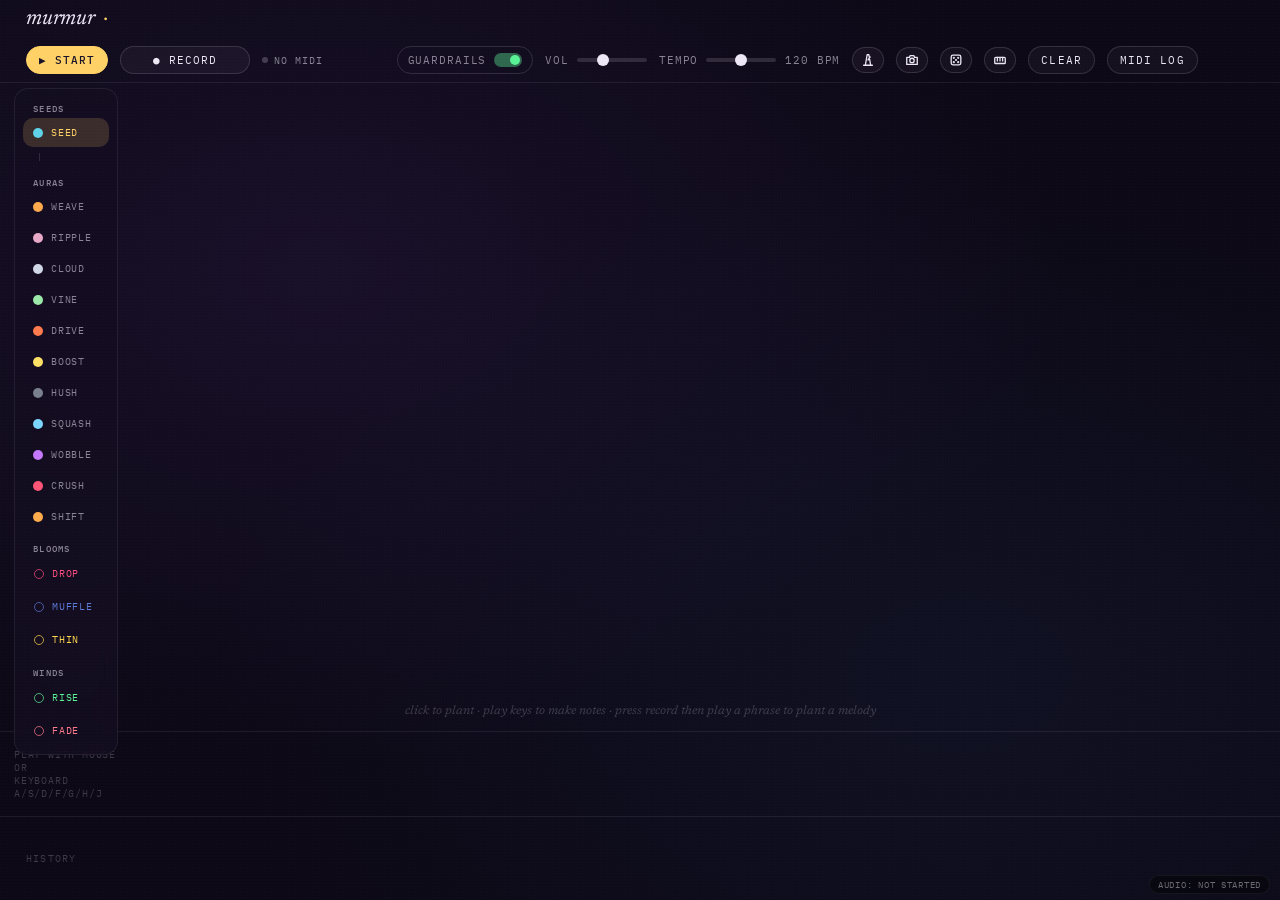
==== commit 54448d4a: "Measure MIDI → audio latency, show in top bar + DevTools Every MIDI noteOn from hardware now logs th" ====
--- a/src/index.html
+++ b/src/index.html
@@ -20,6 +20,7 @@
       <div class="midi-status" title="MIDI device status">
         <span class="midi-led" id="midi-led"></span>
         <span id="midi-label">no midi</span>
+        <span class="latency-readout" id="latency-readout" title="MIDI → audio latency (last note)"></span>
       </div>
       <div class="guard-toggle" id="guard-toggle" title="Guardrails: keep notes in key, on grid">
         <span>guardrails</span>
@@ -201,7 +202,10 @@
         <span id="pattern-loop-info">5.0s loop</span>
       </div>
       <div class="variation-row" id="variation-row">
-        <span id="variation-info">var 1/1</span>
+        <div class="variation-header">
+          <span id="variation-info">var 1/1</span>
+          <div class="variation-chips" id="variation-chips"></div>
+        </div>
         <button class="regen-btn" id="variation-add-btn" style="margin: 4px 0;">+ save as variation</button>
         <button class="regen-btn" id="variation-remove-btn" style="margin: 0; display: none;">remove this variation</button>
         <div class="picker-row" id="variation-split-row" style="margin-top: 4px;">
--- a/src/styles.css
+++ b/src/styles.css
@@ -386,6 +386,15 @@
   border-color: var(--accent-red); font-weight: 500;
   animation: rec-pulse 800ms ease-in-out infinite;
 }
+/* Reserve width for the longest label the record button can show.
+   "● record variant" is wider than "● record" and "■ stop", so
+   without this the surrounding top-bar elements shift left/right
+   whenever the selected seed changes. Same principle as #tempo-val
+   reserving space for 3-digit BPM. */
+#rec-btn {
+  min-width: 130px;
+  text-align: center;
+}
 .btn.danger {
   background: rgba(255, 107, 107, 0.18); color: #ffb3b3;
   border-color: rgba(255, 107, 107, 0.55);
@@ -531,6 +540,18 @@
   display: flex; align-items: center; gap: 6px;
   font-size: 10px;
 }
+.latency-readout {
+  font-family: 'IBM Plex Mono', monospace;
+  font-size: 10px;
+  color: var(--ink-faint);
+  /* Reserve width for the widest "999ms" reading so the neighbouring
+     elements don't shift as the value updates. */
+  min-width: 56px;
+  text-align: right;
+  font-variant-numeric: tabular-nums;
+}
+.latency-readout.warn { color: #ffc56b; }
+.latency-readout.bad { color: #ff8a8a; }
 .midi-led {
   width: 6px; height: 6px; border-radius: 50%;
   background: var(--ink-faint);
@@ -800,6 +821,30 @@
   font-size: 9px; color: var(--ink-faint);
   margin-top: 6px;
 }
+.variation-header {
+  display: flex; align-items: center; gap: 8px;
+  margin-top: 8px;
+  font-family: 'IBM Plex Mono', monospace;
+  font-size: 10px;
+  color: var(--ink-faint);
+}
+.variation-chips { display: flex; gap: 4px; flex-wrap: wrap; flex: 1; }
+.variation-chip {
+  font-family: 'IBM Plex Mono', monospace;
+  font-size: 10px;
+  padding: 2px 8px;
+  border: 1px solid rgba(255, 255, 255, 0.18);
+  background: rgba(255, 255, 255, 0.03);
+  color: var(--ink-faint);
+  border-radius: 3px;
+  cursor: pointer;
+}
+.variation-chip:hover { background: rgba(255, 255, 255, 0.10); }
+.variation-chip.active {
+  background: rgba(255, 209, 102, 0.20);
+  color: #ffe066;
+  border-color: rgba(255, 209, 102, 0.5);
+}
 .captured-info {
   font-family: 'Newsreader', serif;
   font-style: italic;
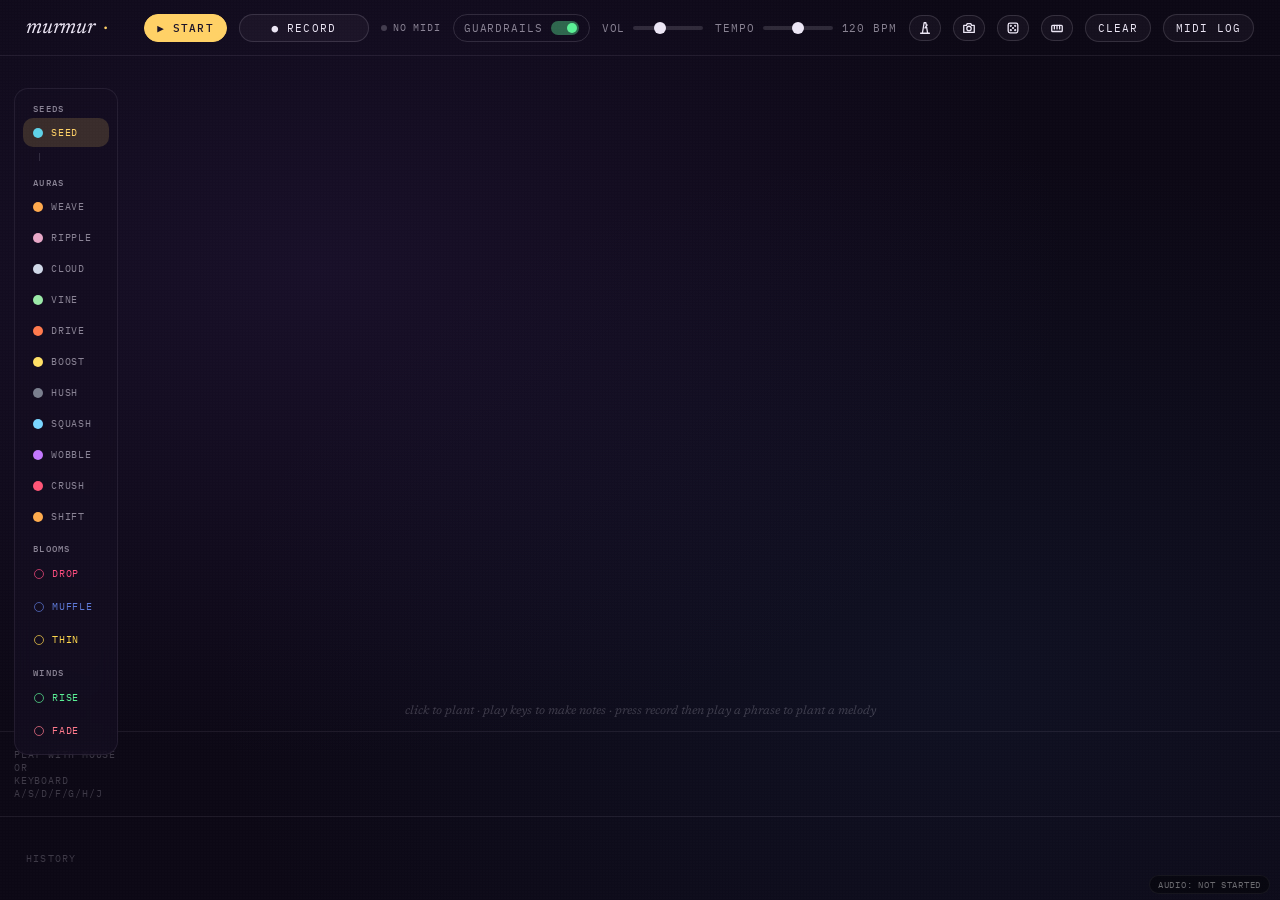
==== commit 53c8e648: "Move latency to bottom-right pill; separate midi vs audio Latency now reads as two distinct numbers " ====
--- a/src/index.html
+++ b/src/index.html
@@ -20,7 +20,6 @@
       <div class="midi-status" title="MIDI device status">
         <span class="midi-led" id="midi-led"></span>
         <span id="midi-label">no midi</span>
-        <span class="latency-readout" id="latency-readout" title="MIDI → audio latency (last note)"></span>
       </div>
       <div class="guard-toggle" id="guard-toggle" title="Guardrails: keep notes in key, on grid">
         <span>guardrails</span>
--- a/src/styles.css
+++ b/src/styles.css
@@ -540,18 +540,6 @@
   display: flex; align-items: center; gap: 6px;
   font-size: 10px;
 }
-.latency-readout {
-  font-family: 'IBM Plex Mono', monospace;
-  font-size: 10px;
-  color: var(--ink-faint);
-  /* Reserve width for the widest "999ms" reading so the neighbouring
-     elements don't shift as the value updates. */
-  min-width: 56px;
-  text-align: right;
-  font-variant-numeric: tabular-nums;
-}
-.latency-readout.warn { color: #ffc56b; }
-.latency-readout.bad { color: #ff8a8a; }
 .midi-led {
   width: 6px; height: 6px; border-radius: 50%;
   background: var(--ink-faint);
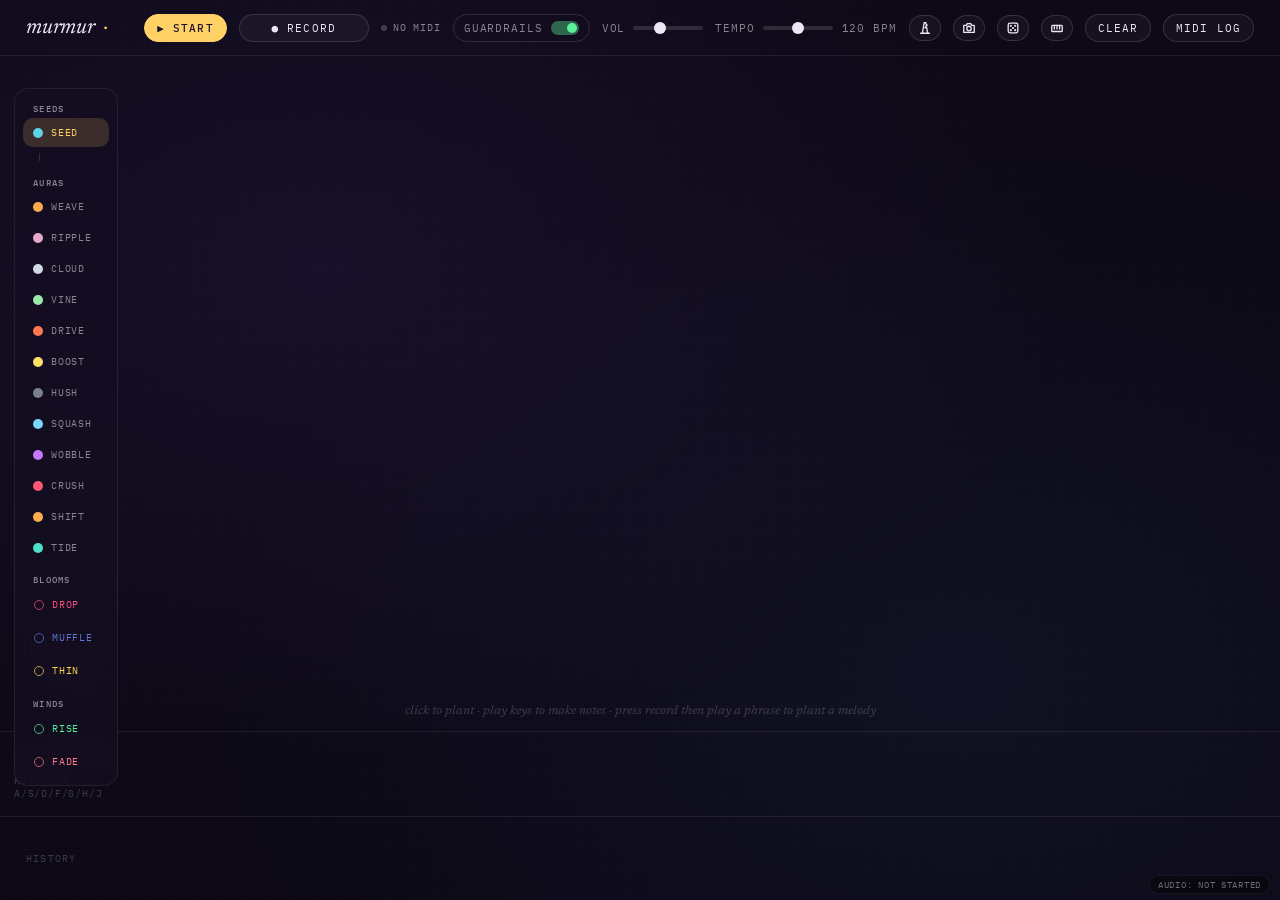
==== commit cd224d45: "Tide (LFO) aura — oscillates the strength of other auras over time A new aura kind, 'lfo' (labelled " ====
--- a/src/index.html
+++ b/src/index.html
@@ -63,6 +63,7 @@
       <div class="plant-opt" data-kind="wobble"><span class="dot"></span>wobble</div>
       <div class="plant-opt" data-kind="crush"><span class="dot"></span>crush</div>
       <div class="plant-opt" data-kind="shift"><span class="dot"></span>shift</div>
+      <div class="plant-opt" data-kind="lfo"><span class="dot"></span>tide</div>
       <div class="tool-heading">Blooms</div>
       <div class="plant-opt event-opt" data-kind="drop"><span class="dot"></span>drop</div>
       <div class="plant-opt event-opt" data-kind="muffle"><span class="dot"></span>muffle</div>
--- a/src/styles.css
+++ b/src/styles.css
@@ -105,6 +105,7 @@
 .plant-opt[data-kind="wobble"] .dot { background: #c478ff; }
 .plant-opt[data-kind="crush"]  .dot { background: #ff5577; }
 .plant-opt[data-kind="shift"]  .dot { background: #ffac4d; }
+.plant-opt[data-kind="lfo"]    .dot { background: #4de0c8; }
 
 /* Event-trigger plant opts are visually distinct from persistent ones —
    a hollow burst icon rather than a filled dot to signal "one-shot event". */
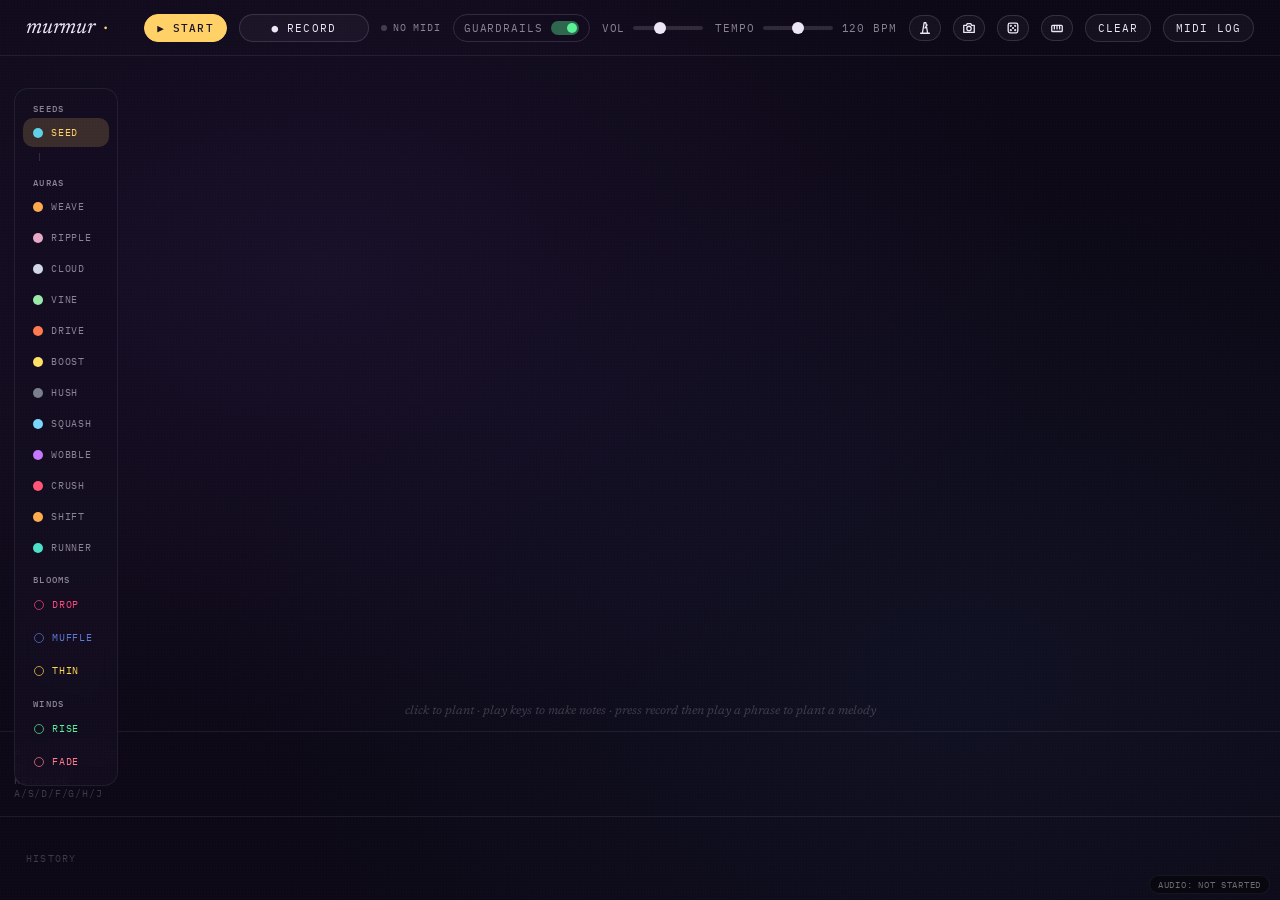
==== commit 46cdaaa8: "Runner: tendril-linked LFO modulator with plasma tendrils (Stage 1) Replaces the area-field "tide" w" ====
--- a/src/index.html
+++ b/src/index.html
@@ -63,7 +63,7 @@
       <div class="plant-opt" data-kind="wobble"><span class="dot"></span>wobble</div>
       <div class="plant-opt" data-kind="crush"><span class="dot"></span>crush</div>
       <div class="plant-opt" data-kind="shift"><span class="dot"></span>shift</div>
-      <div class="plant-opt" data-kind="lfo"><span class="dot"></span>tide</div>
+      <div class="plant-opt" data-kind="runner"><span class="dot"></span>runner</div>
       <div class="tool-heading">Blooms</div>
       <div class="plant-opt event-opt" data-kind="drop"><span class="dot"></span>drop</div>
       <div class="plant-opt event-opt" data-kind="muffle"><span class="dot"></span>muffle</div>
@@ -232,9 +232,14 @@
     </div>
 
     <div class="pitch-row" id="center-intensity-row" style="display: none;">
-      <label>centre</label>
+      <label id="center-intensity-label">centre</label>
       <input type="range" class="std" id="center-intensity-slider" min="0" max="100" step="1" value="100">
       <span class="pitch-val" id="center-intensity-val">100%</span>
+    </div>
+
+    <div class="section" id="runner-links-row" style="display: none;">
+      <div class="section-label"><span>tendrils</span><span>drag from runner to link</span></div>
+      <div id="runner-links-list"></div>
     </div>
 
     <button class="btn delete-btn" id="delete-btn">remove this seed</button>
--- a/src/styles.css
+++ b/src/styles.css
@@ -105,7 +105,7 @@
 .plant-opt[data-kind="wobble"] .dot { background: #c478ff; }
 .plant-opt[data-kind="crush"]  .dot { background: #ff5577; }
 .plant-opt[data-kind="shift"]  .dot { background: #ffac4d; }
-.plant-opt[data-kind="lfo"]    .dot { background: #4de0c8; }
+.plant-opt[data-kind="runner"] .dot { background: #4de0c8; }
 
 /* Event-trigger plant opts are visually distinct from persistent ones —
    a hollow burst icon rather than a filled dot to signal "one-shot event". */
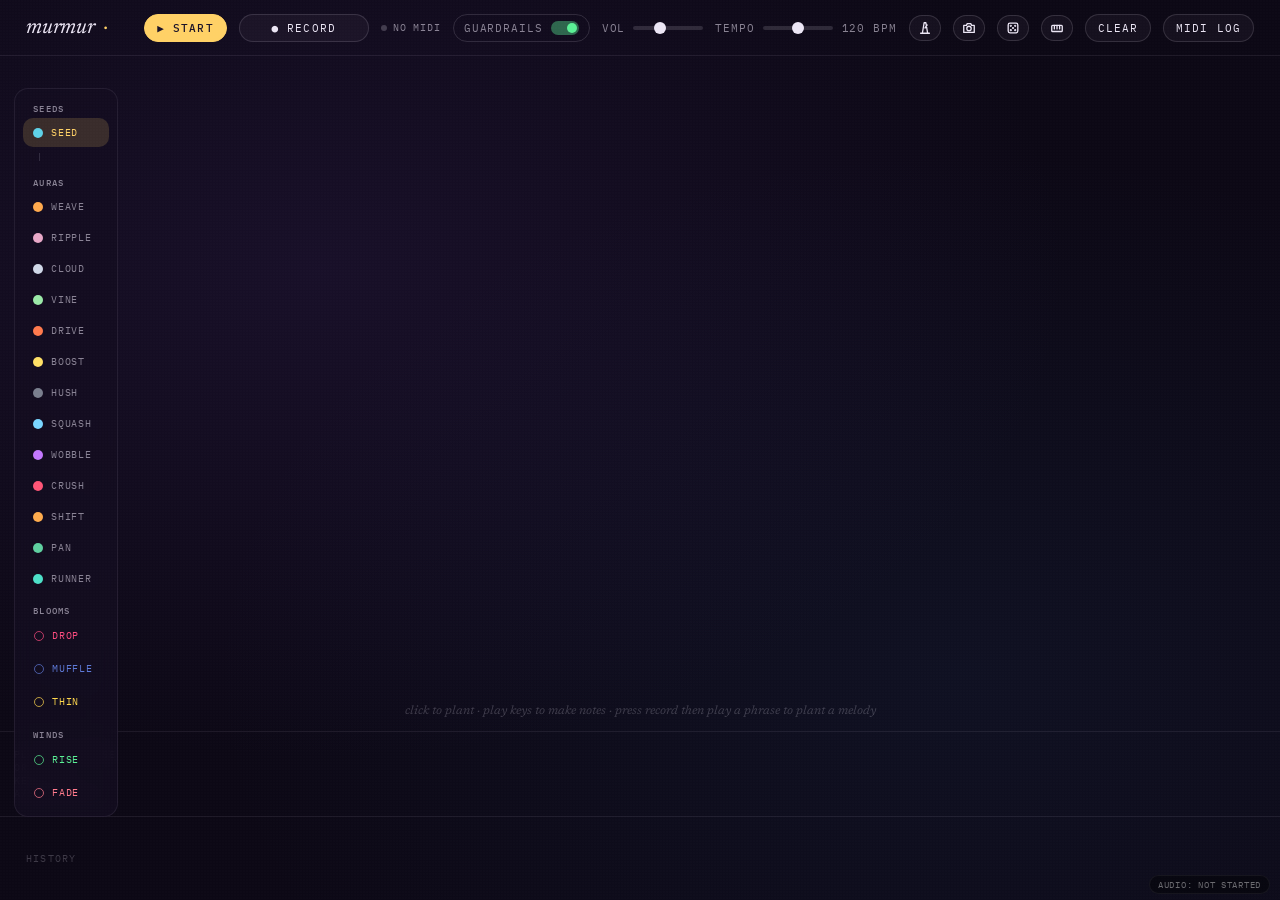
==== commit ca6cda53: "Pan aura (Stage 3): auto-pan captured voices across the stereo field New capturing aura kind 'pan'. " ====
--- a/src/index.html
+++ b/src/index.html
@@ -63,6 +63,7 @@
       <div class="plant-opt" data-kind="wobble"><span class="dot"></span>wobble</div>
       <div class="plant-opt" data-kind="crush"><span class="dot"></span>crush</div>
       <div class="plant-opt" data-kind="shift"><span class="dot"></span>shift</div>
+      <div class="plant-opt" data-kind="pan"><span class="dot"></span>pan</div>
       <div class="plant-opt" data-kind="runner"><span class="dot"></span>runner</div>
       <div class="tool-heading">Blooms</div>
       <div class="plant-opt event-opt" data-kind="drop"><span class="dot"></span>drop</div>
--- a/src/styles.css
+++ b/src/styles.css
@@ -105,6 +105,7 @@
 .plant-opt[data-kind="wobble"] .dot { background: #c478ff; }
 .plant-opt[data-kind="crush"]  .dot { background: #ff5577; }
 .plant-opt[data-kind="shift"]  .dot { background: #ffac4d; }
+.plant-opt[data-kind="pan"]    .dot { background: #5fd0a0; }
 .plant-opt[data-kind="runner"] .dot { background: #4de0c8; }
 
 /* Event-trigger plant opts are visually distinct from persistent ones —
@@ -834,6 +835,32 @@
   color: #ffe066;
   border-color: rgba(255, 209, 102, 0.5);
 }
+
+/* Runner tendril list (inspector) */
+.runner-link-row {
+  display: flex; align-items: center; gap: 6px;
+  font-family: 'IBM Plex Mono', monospace; font-size: 11px;
+  color: var(--ink-faint); padding: 3px 0;
+}
+.runner-link-row .name { flex: 0 0 auto; }
+.runner-link-dest {
+  margin-left: auto;
+  background: rgba(255,255,255,0.05);
+  color: var(--ink-faint);
+  border: 1px solid rgba(255,255,255,0.15);
+  border-radius: 3px;
+  font-family: 'IBM Plex Mono', monospace; font-size: 10px;
+  padding: 1px 4px;
+}
+.runner-link-remove {
+  background: none; border: none; color: #e85a6f;
+  font-size: 15px; line-height: 1; cursor: pointer; padding: 0 2px;
+}
+.runner-link-remove:hover { color: #ff8a9c; }
+.runner-link-empty {
+  font-family: 'IBM Plex Mono', monospace; font-size: 10px;
+  color: var(--ink-faint); opacity: 0.7; padding: 4px 0;
+}
 .captured-info {
   font-family: 'Newsreader', serif;
   font-style: italic;
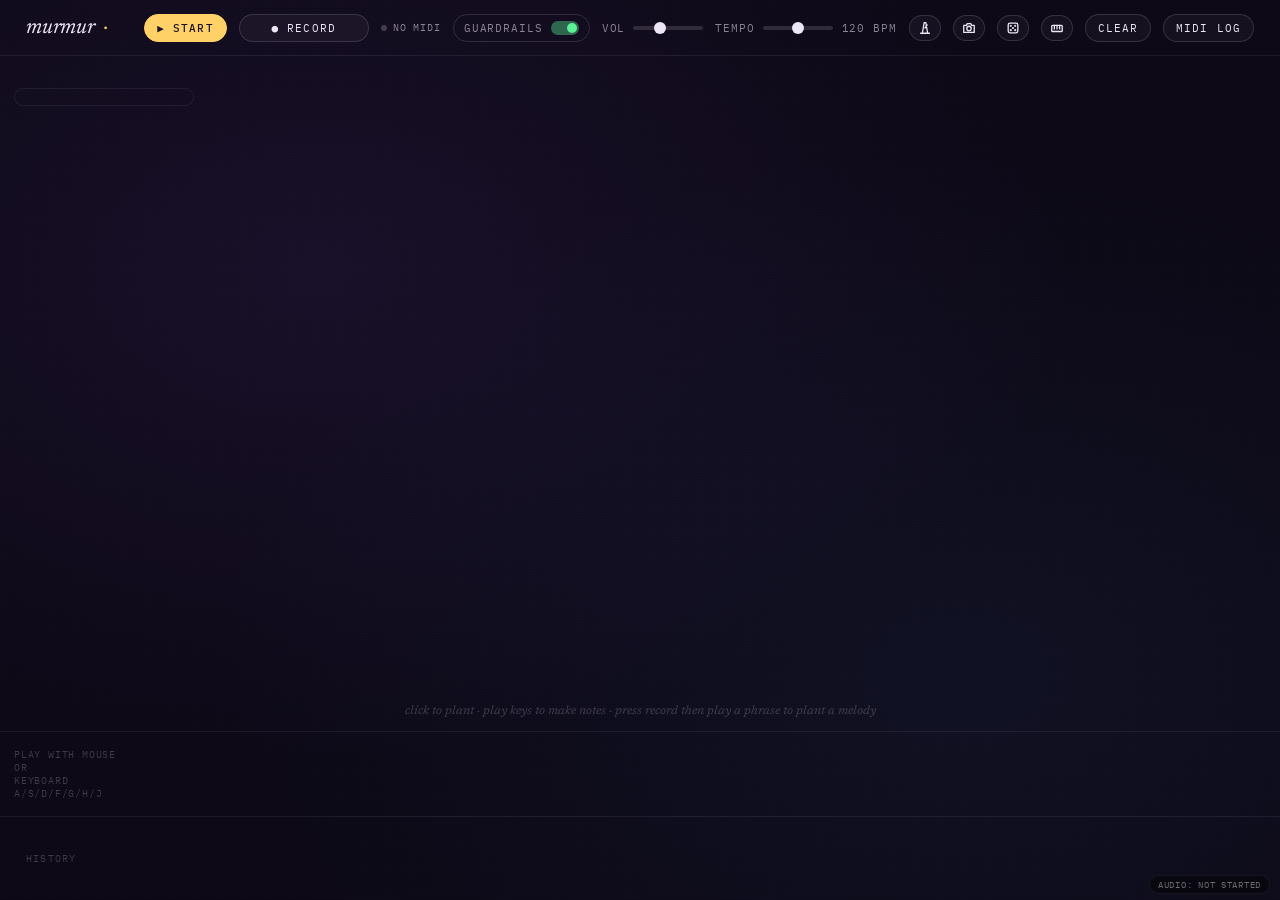
==== commit 16670cbc: "Palette: collapsible accordion grouped by musical role, encoder scrolls it The plant palette was a f" ====
--- a/src/index.html
+++ b/src/index.html
@@ -47,32 +47,8 @@
   <button class="tool-palette-toggle" id="tool-palette-toggle" aria-label="Show tools">tools</button>
 
   <aside class="tool-palette" id="tool-palette">
-    <div class="plant-group" id="plant-group">
-      <div class="tool-heading">Seeds</div>
-      <div class="plant-opt active" data-kind="voice"><span class="dot"></span>seed</div>
-      <div class="palette" id="palette"></div>
-      <div class="tool-heading">Auras</div>
-      <div class="plant-opt" data-kind="weave"><span class="dot"></span>weave</div>
-      <div class="plant-opt" data-kind="ripple"><span class="dot"></span>ripple</div>
-      <div class="plant-opt" data-kind="cloud"><span class="dot"></span>cloud</div>
-      <div class="plant-opt" data-kind="poly"><span class="dot"></span>vine</div>
-      <div class="plant-opt" data-kind="drive"><span class="dot"></span>drive</div>
-      <div class="plant-opt" data-kind="gain"><span class="dot"></span>boost</div>
-      <div class="plant-opt" data-kind="mute"><span class="dot"></span>hush</div>
-      <div class="plant-opt" data-kind="squash"><span class="dot"></span>squash</div>
-      <div class="plant-opt" data-kind="wobble"><span class="dot"></span>wobble</div>
-      <div class="plant-opt" data-kind="crush"><span class="dot"></span>crush</div>
-      <div class="plant-opt" data-kind="shift"><span class="dot"></span>shift</div>
-      <div class="plant-opt" data-kind="pan"><span class="dot"></span>pan</div>
-      <div class="plant-opt" data-kind="runner"><span class="dot"></span>runner</div>
-      <div class="tool-heading">Blooms</div>
-      <div class="plant-opt event-opt" data-kind="drop"><span class="dot"></span>drop</div>
-      <div class="plant-opt event-opt" data-kind="muffle"><span class="dot"></span>muffle</div>
-      <div class="plant-opt event-opt" data-kind="thin"><span class="dot"></span>thin</div>
-      <div class="tool-heading">Winds</div>
-      <div class="plant-opt event-opt" data-kind="rise"><span class="dot"></span>rise</div>
-      <div class="plant-opt event-opt" data-kind="fade"><span class="dot"></span>fade</div>
-    </div>
+    <!-- Accordion built by src/palette.js (renderPaletteAccordion). -->
+    <div class="plant-group" id="plant-group"></div>
   </aside>
 
   <div class="canvas-wrap" id="canvas-wrap">
--- a/src/styles.css
+++ b/src/styles.css
@@ -136,6 +136,44 @@
   border-color: rgba(255, 209, 102, 0.30);
 }
 .plant-opt.event-opt.active .dot::after { border-color: var(--accent); }
+
+/* Palette hover tip — richer "what does this do" detail, fixed-position
+   so it never reflows the drawer. Built in src/palette.js. */
+.palette-tip {
+  position: fixed;
+  z-index: 95;
+  display: none;
+  max-width: 220px;
+  padding: 8px 11px;
+  background: rgba(20, 24, 32, 0.97);
+  border: 1px solid rgba(255, 255, 255, 0.12);
+  border-radius: 8px;
+  box-shadow: 0 6px 18px rgba(0, 0, 0, 0.45);
+  font-family: 'IBM Plex Mono', monospace;
+  pointer-events: none;
+}
+.palette-tip.open { display: block; }
+.palette-tip-head {
+  display: flex; align-items: center; gap: 7px;
+  padding-bottom: 5px;
+  margin-bottom: 5px;
+  border-bottom: 1px solid rgba(255, 255, 255, 0.08);
+}
+.palette-tip-head .pt-dot { width: 8px; height: 8px; border-radius: 50%; flex-shrink: 0; }
+.palette-tip-head .pt-name {
+  font-size: 11px; letter-spacing: 0.06em; text-transform: uppercase;
+  color: var(--ink, #e8e8e8);
+}
+.palette-tip-head .pt-fn {
+  margin-left: auto;
+  font-size: 9px;
+  color: var(--ink-faint, #8a93a0);
+}
+.palette-tip-body {
+  font-size: 10.5px;
+  line-height: 1.45;
+  color: rgba(255, 255, 255, 0.74);
+}
 
 /* Muted seeds visibly dim — applies whether muted by sweep or by inspector toggle */
 .seed-wrap.muted { opacity: 0.28; }
@@ -222,19 +260,17 @@
     z-index: 60;
   }
   .tool-palette.open { transform: translateY(0); }
+  /* Drawer can get tall when a big group is open — let it scroll
+     instead of running off the top of the screen. */
+  .tool-palette {
+    max-height: calc(100vh - 180px);
+    overflow-y: auto;
+  }
   .plant-group {
-    flex-direction: row !important;
-    flex-wrap: wrap;
     width: auto !important;
-    gap: 4px;
-    justify-content: center;
+    min-width: 220px;
   }
-  .plant-opt {
-    padding: 6px 10px;
-    font-size: 9px;
-    min-width: 64px;
-    justify-content: center;
-  }
+  .plant-opt { padding: 8px 12px; }
   .plant-divider { display: none; }
   .app {
     grid-template-rows: auto 1fr auto 56px !important;
@@ -422,9 +458,54 @@
 .plant-group {
   display: flex;
   flex-direction: column;
+  gap: 3px;
+  /* Wide enough to hold the longest "NAME … function" line and the
+     INSTRUMENT header without reflowing (layout-stability rule). */
+  width: 162px;
+}
+/* === Accordion sections === */
+.plant-section { display: flex; flex-direction: column; }
+.plant-section-head {
+  font-family: 'IBM Plex Mono', monospace;
+  font-size: 9px;
+  color: var(--ink-soft);
+  text-transform: uppercase;
+  letter-spacing: 0.14em;
+  font-weight: 500;
+  display: flex; align-items: center; gap: 6px;
+  width: 100%;
+  padding: 7px 8px 7px 6px;
+  background: none;
+  border: none;
+  border-radius: 8px;
+  cursor: pointer;
+  text-align: left;
+}
+.plant-section-head:hover { background: rgba(236, 230, 245, 0.05); color: var(--ink); }
+.plant-section.open > .plant-section-head { color: var(--ink); }
+.sect-chevron {
+  font-size: 8px;
+  color: var(--ink-faint);
+  width: 8px;
+  flex-shrink: 0;
+  transition: transform 0.16s ease;
+}
+.plant-section.open > .plant-section-head .sect-chevron { transform: rotate(90deg); }
+.sect-name { flex: 1; }
+.sect-count {
+  font-size: 9px;
+  color: var(--ink-faint);
+  letter-spacing: 0;
+  font-weight: 400;
+}
+.plant-section.open > .plant-section-head .sect-count { display: none; }
+.plant-section-body {
+  display: none;
+  flex-direction: column;
   gap: 2px;
-  width: 86px;
-}
+  padding: 1px 0 4px;
+}
+.plant-section.open > .plant-section-body { display: flex; }
 .tool-heading {
   font-family: 'IBM Plex Mono', monospace;
   font-size: 9px;
@@ -439,13 +520,23 @@
 .plant-opt {
   font-family: 'IBM Plex Mono', monospace;
   font-size: 10px; text-transform: uppercase; letter-spacing: 0.08em;
-  padding: 8px 10px;
-  border-radius: 10px;
+  padding: 7px 10px;
+  border-radius: 9px;
   cursor: pointer;
   color: var(--ink-soft);
   display: flex; align-items: center; gap: 8px;
   white-space: nowrap;
 }
+/* Function-hint word: lowercase, faint, flush-right — distinct from the
+   uppercase garden name so it reads as a separate "what it does" label. */
+.plant-opt .opt-name { flex: 1; }
+.plant-opt .opt-fn {
+  text-transform: none;
+  letter-spacing: 0;
+  font-size: 9px;
+  color: var(--ink-faint);
+}
+.plant-opt.active .opt-fn { color: rgba(255, 209, 102, 0.7); }
 .plant-opt:hover { background: rgba(236,230,245,0.05); }
 .plant-opt.active {
   background: rgba(255, 209, 102, 0.16);
